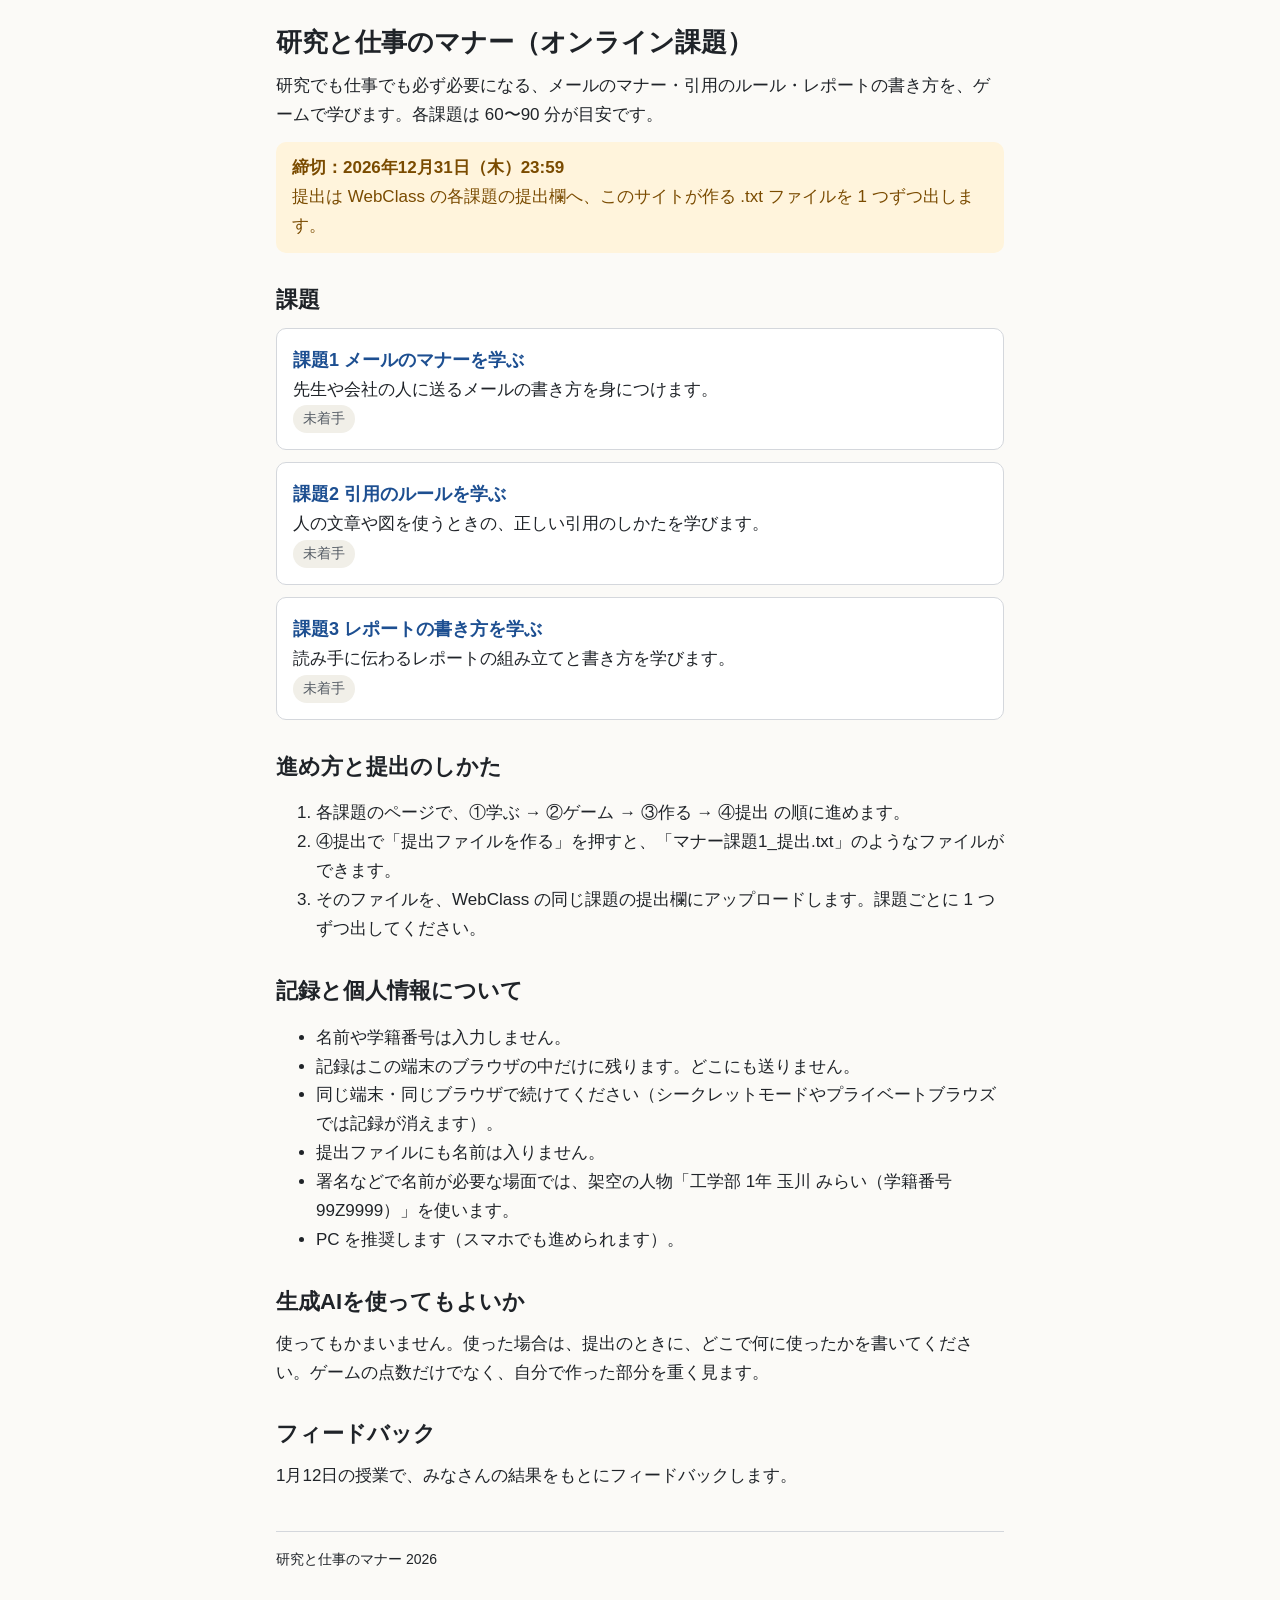
==== index.html @ c5204e5c "土台：トップページ、課題ページの骨組み、ゲーム部品、提出ファイル、検査とテスト Co-Authored-By: Claude Opus 5.5 <noreply@anthropic.com> Clau" ====
<!DOCTYPE html>
<html lang="ja">
<head>
<meta charset="utf-8">
<meta name="viewport" content="width=device-width, initial-scale=1">
<title>研究と仕事のマナー（オンライン課題）</title>
<link rel="stylesheet" href="assets/css/site.css">
</head>
<body>
<main class="wrap">
  <h1>研究と仕事のマナー（オンライン課題）</h1>
  <p>研究でも仕事でも必ず必要になる、メールのマナー・引用のルール・レポートの書き方を、ゲームで学びます。各課題は 60〜90 分が目安です。</p>

  <div class="notice">
    <strong>締切：2026年12月31日（木）23:59</strong><br>
    提出は WebClass の各課題の提出欄へ、このサイトが作る .txt ファイルを 1 つずつ出します。
  </div>

  <h2>課題</h2>
  <ul class="kadai-list">
    <li><a class="card" href="k1/" data-kadai="1">
      <span class="k-title">課題1 メールのマナーを学ぶ</span><br>
      <span>先生や会社の人に送るメールの書き方を身につけます。</span><br>
      <span class="status" data-status="1">未着手</span>
    </a></li>
    <li><a class="card" href="k2/" data-kadai="2">
      <span class="k-title">課題2 引用のルールを学ぶ</span><br>
      <span>人の文章や図を使うときの、正しい引用のしかたを学びます。</span><br>
      <span class="status" data-status="2">未着手</span>
    </a></li>
    <li><a class="card" href="k3/" data-kadai="3">
      <span class="k-title">課題3 レポートの書き方を学ぶ</span><br>
      <span>読み手に伝わるレポートの組み立てと書き方を学びます。</span><br>
      <span class="status" data-status="3">未着手</span>
    </a></li>
  </ul>

  <h2>進め方と提出のしかた</h2>
  <ol>
    <li>各課題のページで、①学ぶ → ②ゲーム → ③作る → ④提出 の順に進めます。</li>
    <li>④提出で「提出ファイルを作る」を押すと、「マナー課題1_提出.txt」のようなファイルができます。</li>
    <li>そのファイルを、WebClass の同じ課題の提出欄にアップロードします。課題ごとに 1 つずつ出してください。</li>
  </ol>

  <h2>記録と個人情報について</h2>
  <ul>
    <li>名前や学籍番号は入力しません。</li>
    <li>記録はこの端末のブラウザの中だけに残ります。どこにも送りません。</li>
    <li>同じ端末・同じブラウザで続けてください（シークレットモードやプライベートブラウズでは記録が消えます）。</li>
    <li>提出ファイルにも名前は入りません。</li>
    <li>署名などで名前が必要な場面では、架空の人物「<span data-persona>工学部 1年 玉川 みらい（学籍番号 99Z9999）</span>」を使います。</li>
    <li>PC を推奨します（スマホでも進められます）。</li>
  </ul>

  <h2>生成AIを使ってもよいか</h2>
  <p>使ってもかまいません。使った場合は、提出のときに、どこで何に使ったかを書いてください。ゲームの点数だけでなく、自分で作った部分を重く見ます。</p>

  <h2>フィードバック</h2>
  <p>1月12日の授業で、みなさんの結果をもとにフィードバックします。</p>

  <footer class="site-foot">
    <p>研究と仕事のマナー 2026</p>
  </footer>
</main>
<script src="assets/js/scoring.js"></script>
<script src="assets/js/core.js"></script>
<script>
  MN.firstVisit();
  document.querySelectorAll("[data-persona]").forEach(function (e) { e.textContent = MN.PERSONA.label; });
  document.querySelectorAll("[data-status]").forEach(function (e) {
    var p = MN.progress(Number(e.getAttribute("data-status")));
    e.textContent = MN.PROGRESS_LABEL[p];
    if (p !== "todo") e.classList.add(p);
  });
</script>
</body>
</html>
---- assets/css/site.css ----
/* 研究と仕事のマナー 2026：共通スタイル
 * 文字の大きさは px だけで書く（本文 17px、小さい文字 14px、これより小さくしない）。 */

:root {
  --bg: #fbfaf7;
  --surface: #ffffff;
  --text: #1f2328;
  --muted: #545b64;
  --line: #d4d7dc;
  --accent: #1d4f91;
  --accent-weak: #e8f0fb;
  --ok: #17663a;
  --ok-bg: #e5f5ea;
  --ng: #b3261e;
  --ng-bg: #fdeceb;
  --warn: #7a4b00;
  --warn-bg: #fff4dc;
  --note-bg: #f1efe8;
  --picked-bg: #fff1b8;
  --radius: 10px;
  --font: "BIZ UDPGothic", "BIZ UDゴシック", "Hiragino Sans", "Hiragino Kaku Gothic ProN",
    "Noto Sans JP", "Yu Gothic UI", "Yu Gothic", Meiryo, sans-serif;
}

*, *::before, *::after { box-sizing: border-box; }

html { -webkit-text-size-adjust: 100%; text-size-adjust: 100%; }

body {
  margin: 0;
  background: var(--bg);
  color: var(--text);
  font-family: var(--font);
  font-size: 17px;
  line-height: 1.7;
  overflow-wrap: anywhere;
}

.wrap {
  max-width: 760px;
  margin: 0 auto;
  padding: 0 16px 48px;
}

h1 { font-size: 26px; line-height: 1.4; margin: 24px 0 12px; }
h2 { font-size: 22px; line-height: 1.4; margin: 32px 0 12px; }
h3 { font-size: 18px; line-height: 1.5; margin: 24px 0 8px; }
h4 { font-size: 17px; line-height: 1.5; margin: 16px 0 8px; }
p { margin: 0 0 12px; }
small, .small { font-size: 14px; }
.muted { color: var(--muted); }
a { color: var(--accent); }

/* ヘッダーとページ内ナビ */
.site-head { background: var(--surface); border-bottom: 1px solid var(--line); }
.site-head .wrap { padding-bottom: 0; }
.site-head a.home { display: inline-block; padding: 12px 0; font-size: 14px; }
.steps {
  display: flex;
  flex-wrap: wrap;
  gap: 8px;
  margin: 0 0 16px;
  padding: 0;
  list-style: none;
}
.steps a {
  display: flex;
  align-items: center;
  min-height: 44px;
  padding: 8px 14px;
  border: 1px solid var(--line);
  border-radius: 999px;
  background: var(--surface);
  text-decoration: none;
  color: var(--text);
}
.steps a:focus-visible, .steps a:hover { border-color: var(--accent); background: var(--accent-weak); }

section.stage { scroll-margin-top: 12px; }

.card {
  background: var(--surface);
  border: 1px solid var(--line);
  border-radius: var(--radius);
  padding: 16px;
  margin: 0 0 16px;
}
.pending {
  color: var(--muted);
  background: var(--note-bg);
  border-radius: var(--radius);
  padding: 12px 16px;
}
.notice { background: var(--warn-bg); color: var(--warn); border-radius: var(--radius); padding: 12px 16px; margin: 12px 0; }
.notice.ok { background: var(--ok-bg); color: var(--ok); }
.notice.ng { background: var(--ng-bg); color: var(--ng); }

/* ボタン */
button, .btn {
  font: inherit;
  min-height: 44px;
  padding: 8px 18px;
  border-radius: 8px;
  border: 1px solid var(--accent);
  background: var(--accent);
  color: #fff;
  cursor: pointer;
}
button.sub { background: var(--surface); color: var(--accent); }
button:disabled { opacity: 0.5; cursor: not-allowed; }
button:focus-visible, input:focus-visible, textarea:focus-visible, select:focus-visible {
  outline: 3px solid #8fb4e8;
  outline-offset: 2px;
}
.actions { display: flex; flex-wrap: wrap; gap: 8px; margin: 16px 0 0; }

/* トップの課題カード */
.kadai-list { display: grid; gap: 12px; padding: 0; margin: 0; list-style: none; }
.kadai-list a.card { display: block; color: var(--text); text-decoration: none; margin: 0; }
.kadai-list a.card:hover, .kadai-list a.card:focus-visible { border-color: var(--accent); }
.kadai-list .k-title { font-size: 18px; font-weight: bold; color: var(--accent); }
.status { display: inline-block; font-size: 14px; padding: 2px 10px; border-radius: 999px; background: var(--note-bg); color: var(--muted); }
.status.doing { background: var(--warn-bg); color: var(--warn); }
.status.done { background: var(--ok-bg); color: var(--ok); }

/* ゲーム共通 */
.game { margin: 0 0 24px; }
.game-bar { display: flex; flex-wrap: wrap; gap: 8px 16px; align-items: center; font-size: 14px; color: var(--muted); margin: 0 0 8px; }
.combo { color: var(--accent); font-weight: bold; }
.mark-ok { color: var(--ok); font-weight: bold; }
.mark-ng { color: var(--ng); font-weight: bold; }
.feedback { margin: 12px 0 0; padding: 12px 16px; border-radius: var(--radius); }
.feedback.ok { background: var(--ok-bg); }
.feedback.ng { background: var(--ng-bg); }
.result-big { font-size: 22px; font-weight: bold; }
.rank { display: inline-block; min-width: 44px; text-align: center; font-size: 22px; font-weight: bold; border: 2px solid var(--accent); color: var(--accent); border-radius: 8px; padding: 0 8px; }
.context { white-space: pre-wrap; background: var(--note-bg); padding: 12px 16px; border-radius: var(--radius); margin: 0 0 12px; }

/* find */
/* かたまりは span（role=button）。行の高さ 2.6（約 44px）と上下の余白で、指で押せる高さにする */
.doc { background: var(--surface); border: 1px solid var(--line); border-radius: var(--radius); padding: 12px; line-height: 2.6; }
.doc .hrow { display: flex; flex-wrap: wrap; gap: 4px 8px; align-items: center; border-bottom: 1px dashed var(--line); padding: 0 0 6px; margin: 0 0 6px; }
.doc .hlabel { font-size: 14px; color: var(--muted); min-width: 3em; }
.chunk {
  padding: 10px 2px;
  border-radius: 4px;
  cursor: pointer;
  box-decoration-break: clone;
  -webkit-box-decoration-break: clone;
  border-bottom: 2px dotted #b8bec7;
}
.chunk[aria-pressed="true"] { background: var(--picked-bg); border-bottom-color: #b8860b; }
.chunk.r-ok { background: var(--ok-bg); border-bottom: 2px solid var(--ok); }
.chunk.r-miss { background: var(--ng-bg); border-bottom: 2px solid var(--ng); }
.chunk.r-wrong { background: var(--ng-bg); text-decoration: line-through; border-bottom: 2px solid var(--ng); }
.chunk .tag { font-size: 14px; font-weight: bold; margin-left: 2px; }
.doc .note { font-style: italic; color: var(--muted); background: var(--note-bg); border-radius: 4px; padding: 4px 6px; }
.doc .plain { padding: 6px 0; }
.checks-list { list-style: none; padding: 0; margin: 8px 0 0; }
.checks-list label { display: flex; align-items: center; gap: 10px; min-height: 44px; cursor: pointer; }
.checks-list input[type="checkbox"] { width: 22px; height: 22px; flex: none; }
.err-list { padding-left: 20px; }
.err-list li { margin: 0 0 10px; }

/* choice */
.options { display: grid; gap: 8px; margin: 12px 0 0; }
.options button {
  text-align: left;
  background: var(--surface);
  color: var(--text);
  border: 1px solid var(--line);
  padding: 10px 14px;
}
.options button:hover:not(:disabled) { border-color: var(--accent); background: var(--accent-weak); }
.options button.r-ok { background: var(--ok-bg); border: 2px solid var(--ok); opacity: 1; }
.options button.r-ng { background: var(--ng-bg); border: 2px solid var(--ng); opacity: 1; }

/* order */
.slots, .pool { display: flex; flex-wrap: wrap; gap: 8px; min-height: 60px; padding: 8px; border-radius: var(--radius); }
.slots { border: 2px dashed var(--accent); background: var(--accent-weak); }
.pool { border: 1px solid var(--line); background: var(--surface); }
.slots .empty, .pool .empty { color: var(--muted); font-size: 14px; align-self: center; }
.piece { background: var(--surface); color: var(--text); border: 1px solid var(--line); text-align: left; }
.piece .num { font-size: 14px; color: var(--muted); margin-right: 6px; }
.piece.r-ok { background: var(--ok-bg); border: 2px solid var(--ok); }
.piece.r-ng { background: var(--ng-bg); border: 2px solid var(--ng); }
.zone-label { font-size: 14px; color: var(--muted); margin: 12px 0 4px; }

/* 作る */
.field { margin: 0 0 16px; }
.field label.flabel { display: block; font-weight: bold; margin: 0 0 4px; }
input[type="text"], textarea, select {
  font: inherit;
  width: 100%;
  max-width: 100%;
  min-height: 44px;
  padding: 8px 10px;
  border: 1px solid #9aa1aa;
  border-radius: 8px;
  background: #fff;
  color: var(--text);
}
textarea { line-height: 1.7; resize: vertical; }
.count { font-size: 14px; color: var(--muted); text-align: right; }
.count.full { color: var(--ng); }
.live-checks { list-style: none; padding: 0; margin: 0; }
.live-checks li { display: flex; gap: 8px; }
.live-checks .m { width: 1.4em; flex: none; font-weight: bold; }
.live-checks li.on .m { color: var(--ok); }
.live-checks li.off { color: var(--muted); }

/* 提出 */
.status-table { width: 100%; border-collapse: collapse; }
.status-table th, .status-table td { text-align: left; padding: 6px 4px; border-bottom: 1px solid var(--line); vertical-align: top; }
.radio-row { display: flex; flex-wrap: wrap; gap: 8px 20px; }
.radio-row label { display: flex; align-items: center; gap: 8px; min-height: 44px; cursor: pointer; }
.radio-row input { width: 22px; height: 22px; }
fieldset { border: 1px solid var(--line); border-radius: var(--radius); padding: 8px 16px 12px; margin: 0 0 16px; min-width: 0; }
legend { font-weight: bold; padding: 0 4px; }
textarea.export { font-family: ui-monospace, Menlo, Consolas, monospace; font-size: 14px; line-height: 1.5; }

.site-foot { margin: 40px 0 0; padding: 16px 0 0; border-top: 1px solid var(--line); font-size: 14px; }
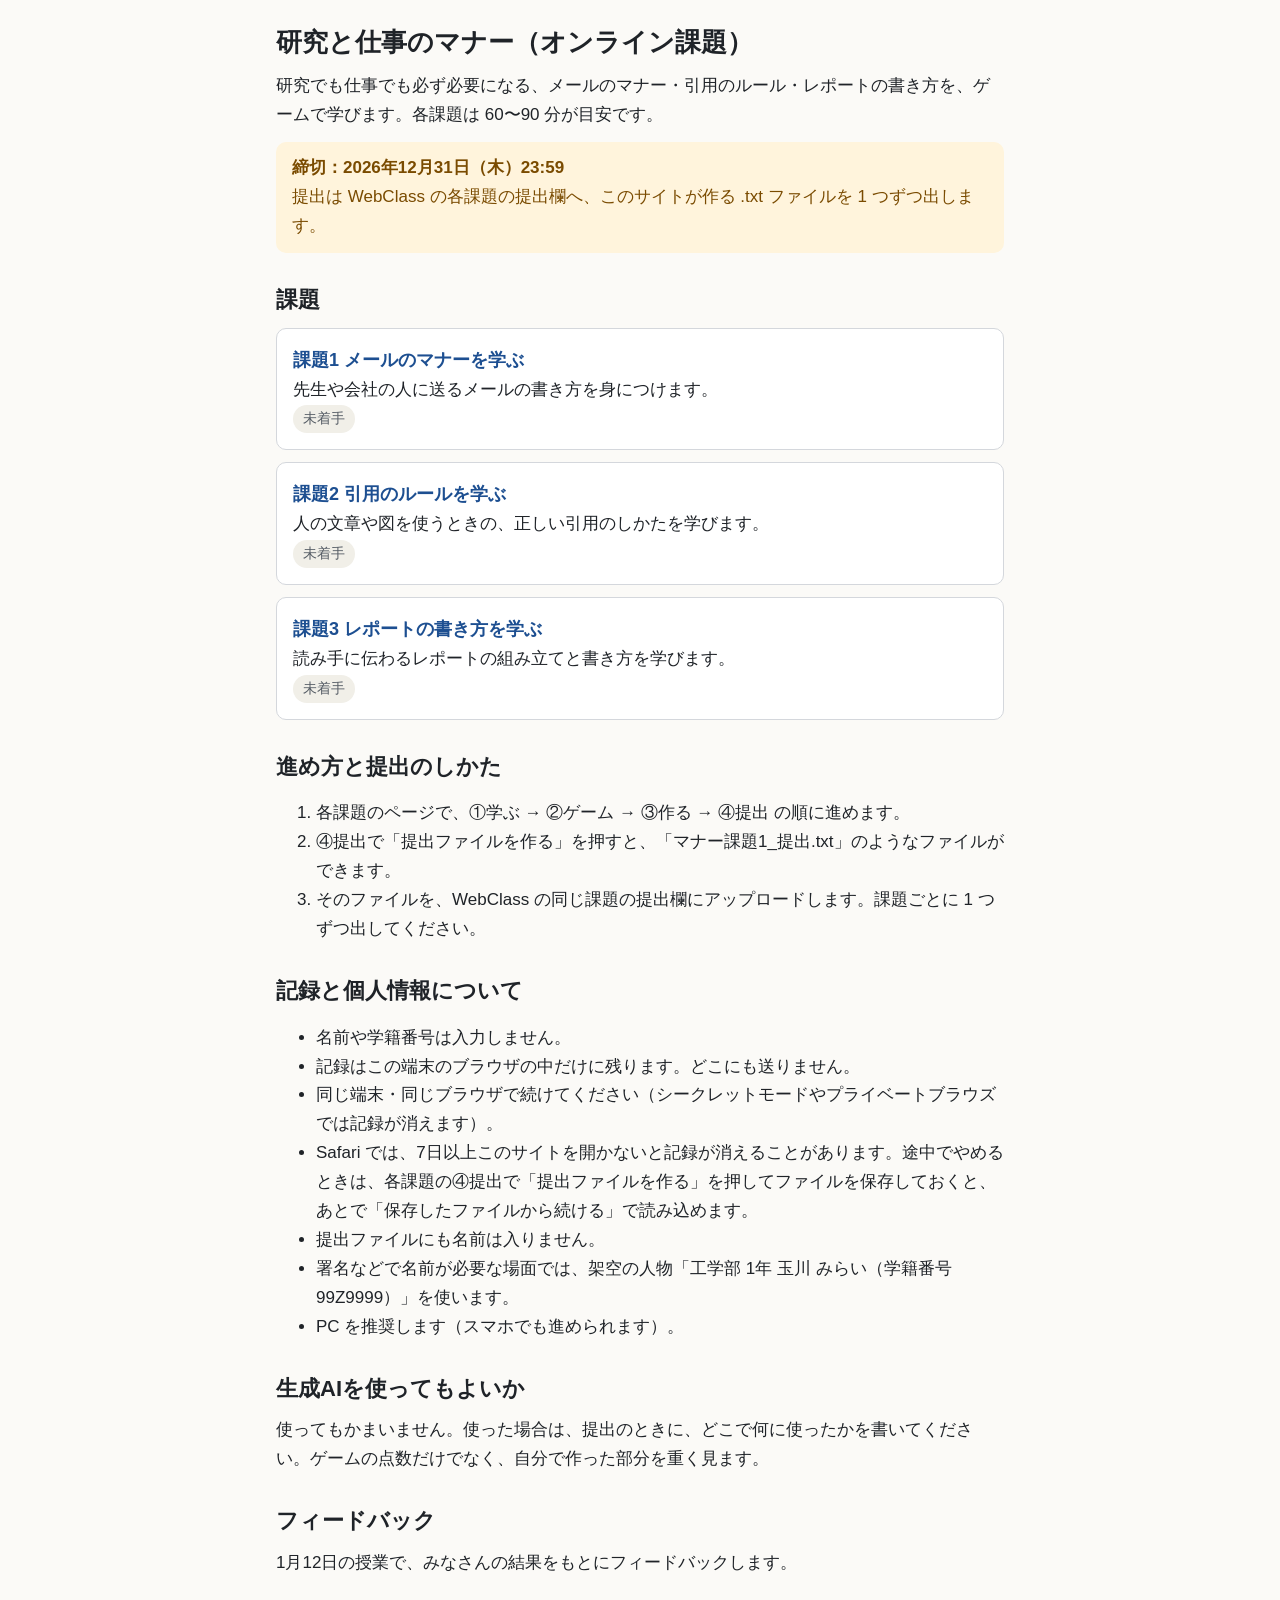
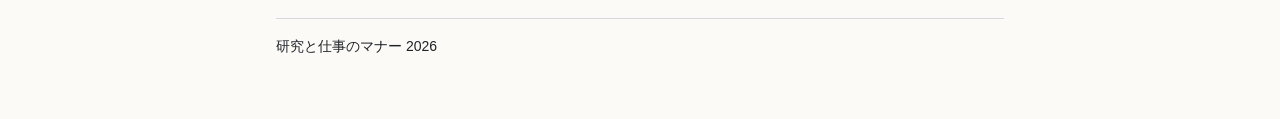
==== commit 07a4059c: "保存したファイルから続ける：提出ファイルを読み込んで記録を戻す Co-Authored-By: Claude Opus 5.5 <noreply@anthropic.com> Claude-Sessi" ====
--- a/index.html
+++ b/index.html
@@ -47,6 +47,7 @@
     <li>名前や学籍番号は入力しません。</li>
     <li>記録はこの端末のブラウザの中だけに残ります。どこにも送りません。</li>
     <li>同じ端末・同じブラウザで続けてください（シークレットモードやプライベートブラウズでは記録が消えます）。</li>
+    <li>Safari では、7日以上このサイトを開かないと記録が消えることがあります。途中でやめるときは、各課題の④提出で「提出ファイルを作る」を押してファイルを保存しておくと、あとで「保存したファイルから続ける」で読み込めます。</li>
     <li>提出ファイルにも名前は入りません。</li>
     <li>署名などで名前が必要な場面では、架空の人物「<span data-persona>工学部 1年 玉川 みらい（学籍番号 99Z9999）</span>」を使います。</li>
     <li>PC を推奨します（スマホでも進められます）。</li>
--- a/assets/css/site.css
+++ b/assets/css/site.css
@@ -24,6 +24,9 @@
 
 *, *::before, *::after { box-sizing: border-box; }
 
+/* hidden 属性は、display を指定したクラス（.pool など）より必ず優先する */
+[hidden] { display: none !important; }
+
 html { -webkit-text-size-adjust: 100%; text-size-adjust: 100%; }
 
 body {
@@ -50,6 +53,10 @@
 small, .small { font-size: 14px; }
 .muted { color: var(--muted); }
 a { color: var(--accent); }
+.pre { white-space: pre-wrap; }
+
+/* 題の下のリード */
+.lead { font-size: 18px; margin: 0 0 16px; }
 
 /* ヘッダーとページ内ナビ */
 .site-head { background: var(--surface); border-bottom: 1px solid var(--line); }
@@ -113,6 +120,20 @@
   outline-offset: 2px;
 }
 .actions { display: flex; flex-wrap: wrap; gap: 8px; margin: 16px 0 0; }
+
+/* ① 学ぶ */
+.learn-card h3 { margin-top: 0; }
+.learn-ul { padding-left: 24px; margin: 0 0 12px; }
+.learn-ul li { margin: 0 0 4px; }
+.learn-ex { background: var(--note-bg); border-radius: var(--radius); padding: 10px 16px 12px; margin: 0 0 12px; }
+.learn-ex .ex-label { font-size: 14px; font-weight: bold; color: var(--muted); margin: 0 0 4px; }
+.learn-ex .ex-line { white-space: pre-wrap; }
+/* 例が 2 行以上のときは、別の例だと分かるように行の間を少しあける */
+.learn-ex .ex-line + .ex-line { margin-top: 8px; }
+.learn-links { list-style: none; padding: 0; margin: 0; }
+.learn-links li { padding: 9px 0; }
+.learn-links a { padding: 10px 0; }
+.learn-links a::after { content: "（別のタブで開きます）"; display: inline-block; font-size: 14px; color: var(--muted); margin-left: 4px; }
 
 /* トップの課題カード */
 .kadai-list { display: grid; gap: 12px; padding: 0; margin: 0; list-style: none; }
@@ -203,6 +224,24 @@
 textarea { line-height: 1.7; resize: vertical; }
 .count { font-size: 14px; color: var(--muted); text-align: right; }
 .count.full { color: var(--ng); }
+/* radio：選択肢を縦に並べ、長い文も折り返して全文を見せる */
+fieldset.radio-field { border: 0; padding: 0; margin: 0; }
+fieldset.radio-field legend.flabel { display: block; font-weight: bold; padding: 0; margin: 0 0 4px; }
+.radio-list { display: grid; gap: 6px; }
+.radio-list label {
+  display: flex;
+  align-items: flex-start;
+  gap: 10px;
+  min-height: 44px;
+  padding: 9px 12px;
+  border: 1px solid #9aa1aa;
+  border-radius: 8px;
+  background: #fff;
+  cursor: pointer;
+}
+.radio-list label:has(input:checked) { border-color: var(--accent); background: var(--accent-weak); }
+.radio-list input[type="radio"] { width: 22px; height: 22px; flex: none; margin: 2px 0 0; }
+.radio-list label span { min-width: 0; }
 .live-checks { list-style: none; padding: 0; margin: 0; }
 .live-checks li { display: flex; gap: 8px; }
 .live-checks .m { width: 1.4em; flex: none; font-weight: bold; }
@@ -220,3 +259,20 @@
 textarea.export { font-family: ui-monospace, Menlo, Consolas, monospace; font-size: 14px; line-height: 1.5; }
 
 .site-foot { margin: 40px 0 0; padding: 16px 0 0; border-top: 1px solid var(--line); font-size: 14px; }
+
+/* 保存したファイルから続ける */
+.visually-hidden {
+  position: absolute;
+  width: 1px;
+  height: 1px;
+  padding: 0;
+  margin: -1px;
+  overflow: hidden;
+  clip: rect(0 0 0 0);
+  white-space: nowrap;
+  border: 0;
+}
+label.file-btn { position: relative; display: inline-flex; align-items: center; color: #fff; }
+label.file-btn:focus-within { outline: 3px solid #8fb4e8; outline-offset: 2px; }
+.restore-paste { margin: 12px 0 0; }
+.restore-paste summary { min-height: 44px; padding: 8px 0; cursor: pointer; color: var(--accent); }
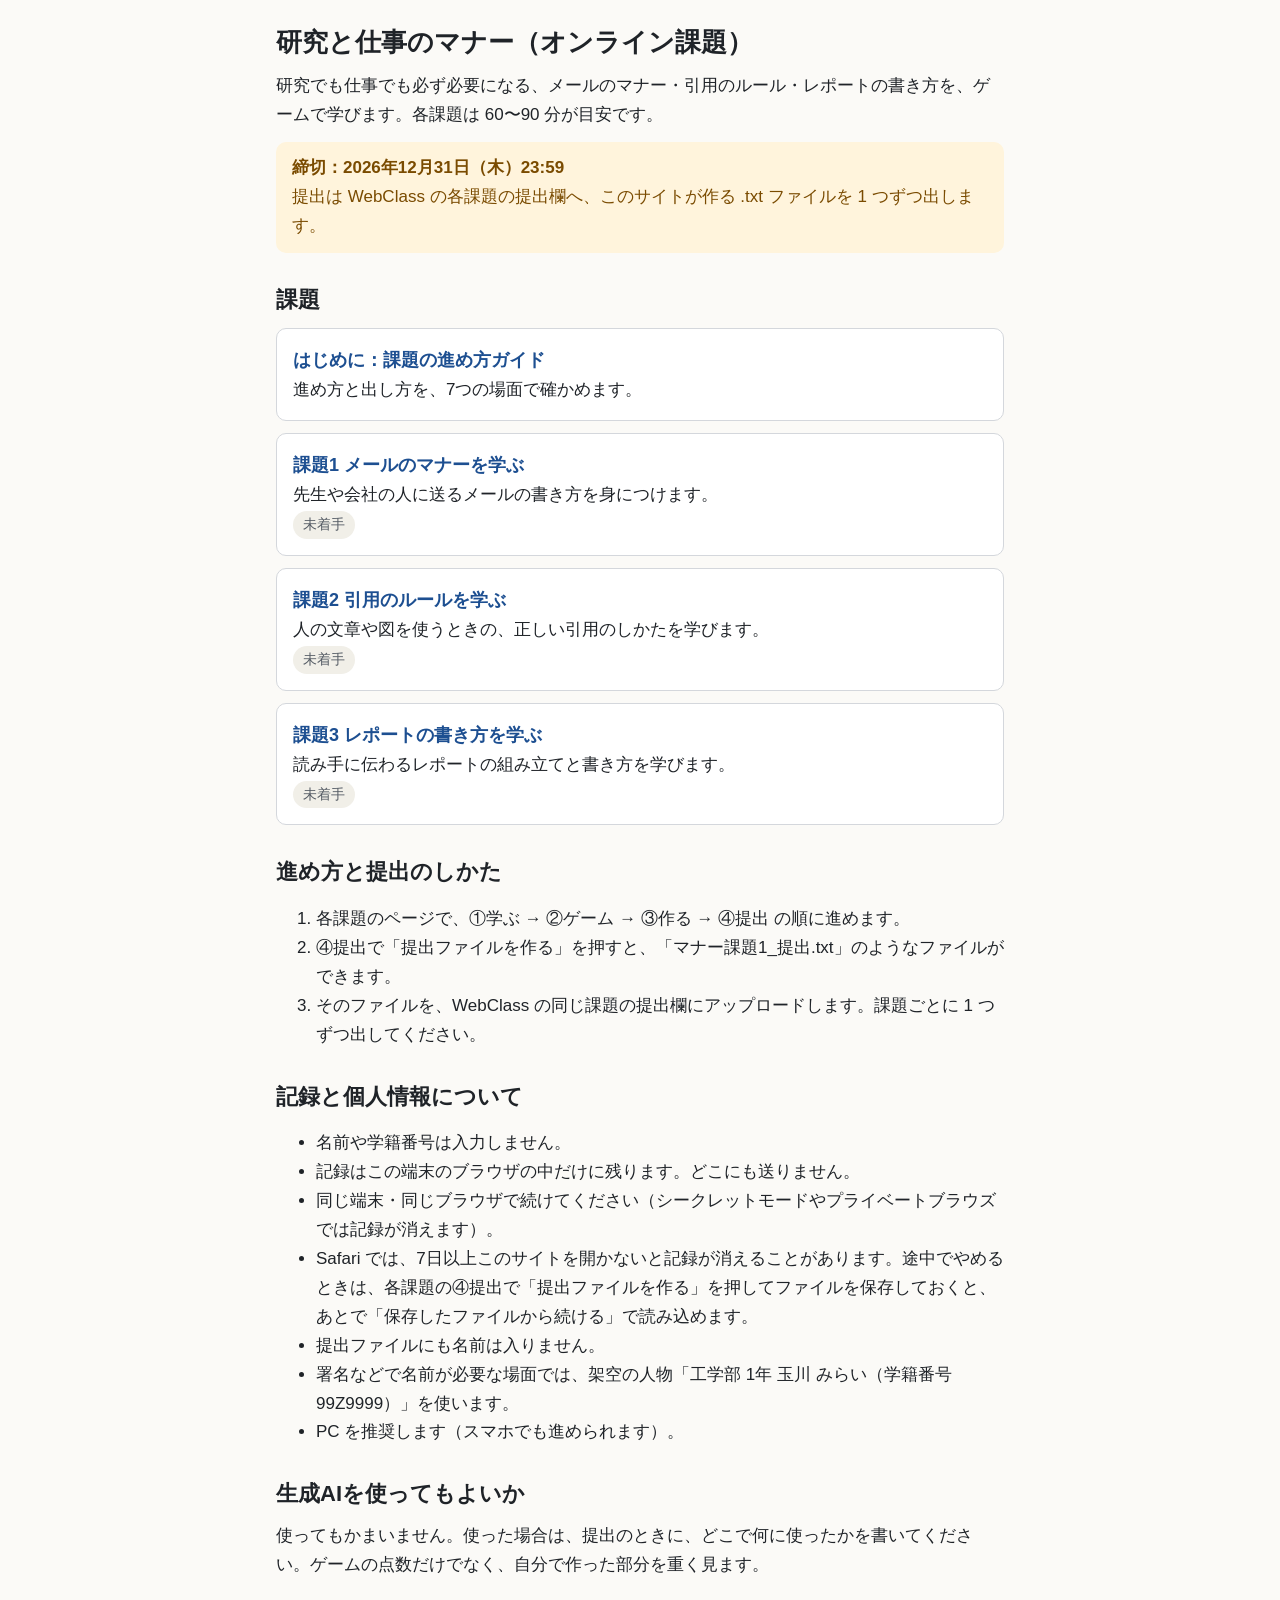
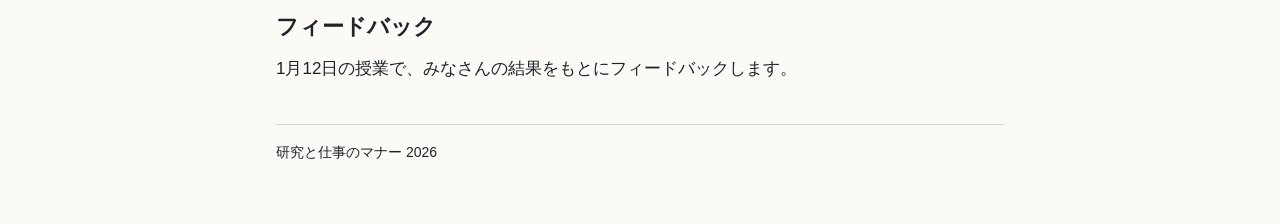
==== commit 75b21e7d: "課題の進め方ガイド（7場面）を追加、トップからリンク Co-Authored-By: Claude Opus 5.5 <noreply@anthropic.com> Claude-Session: h" ====
--- a/index.html
+++ b/index.html
@@ -18,6 +18,10 @@
 
   <h2>課題</h2>
   <ul class="kadai-list">
+    <li><a class="card" href="guide/">
+      <span class="k-title">はじめに：課題の進め方ガイド</span><br>
+      <span>進め方と出し方を、7つの場面で確かめます。</span>
+    </a></li>
     <li><a class="card" href="k1/" data-kadai="1">
       <span class="k-title">課題1 メールのマナーを学ぶ</span><br>
       <span>先生や会社の人に送るメールの書き方を身につけます。</span><br>
